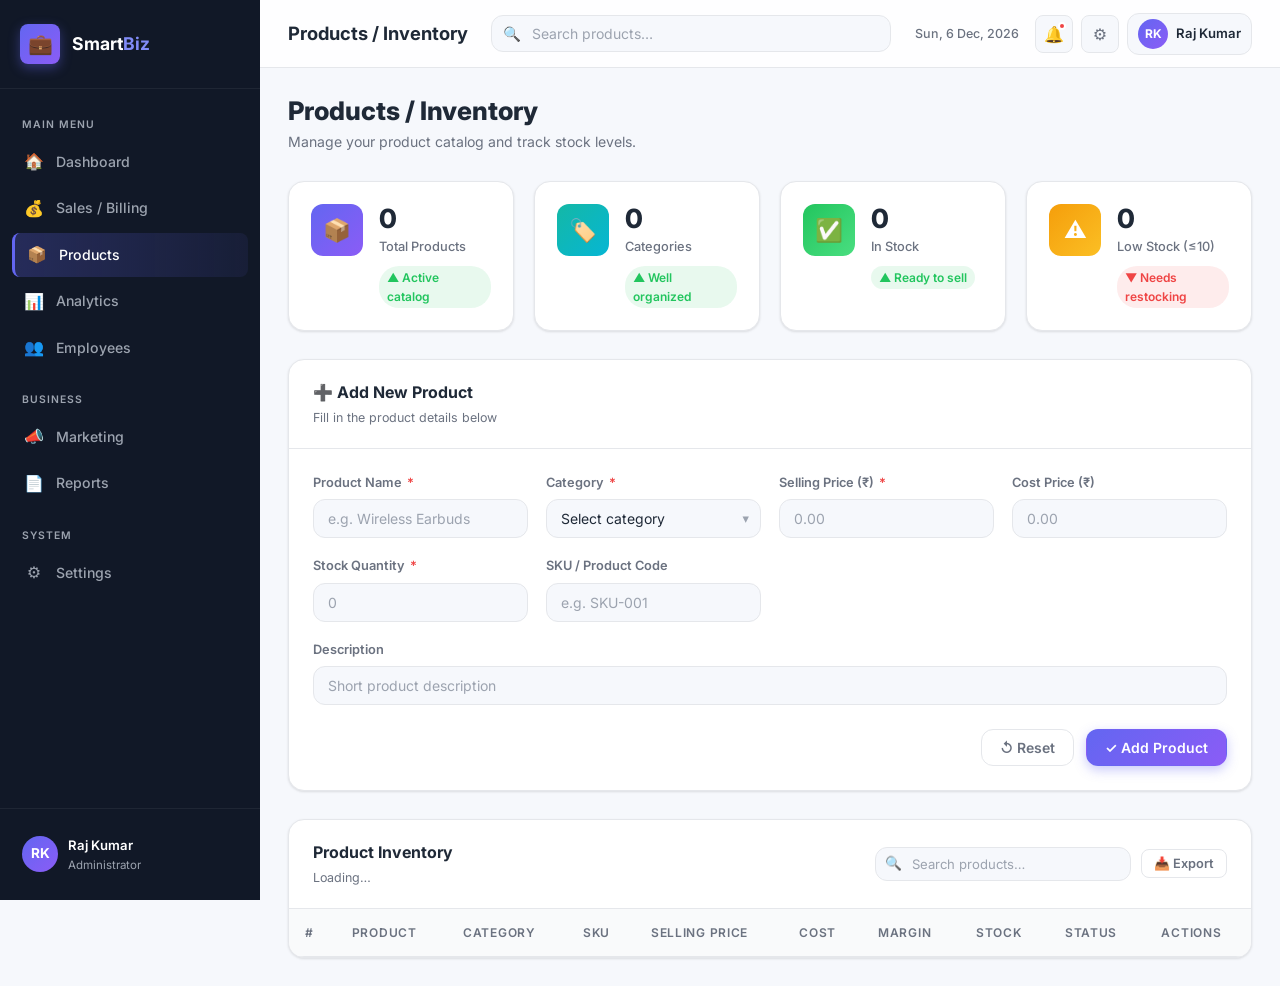
==== products.html @ 87491cc6 "first commit" ====
<!DOCTYPE html>
<html lang="en">
<head>
  <meta charset="UTF-8" />
  <meta name="viewport" content="width=device-width, initial-scale=1.0" />
  <title>SmartBiz – Products</title>
  <link rel="preconnect" href="https://fonts.googleapis.com" />
  <link href="https://fonts.googleapis.com/css2?family=Inter:wght@300;400;500;600;700;800&display=swap" rel="stylesheet" />
  <link rel="stylesheet" href="css/style.css" />
</head>
<body>

<div class="sidebar-overlay" id="sidebarOverlay"></div>

<aside class="sidebar" id="sidebar">
  <div class="sidebar-brand">
    <div class="brand-icon">💼</div>
    <div class="brand-name">Smart<span>Biz</span></div>
  </div>
  <nav class="sidebar-nav">
    <div class="nav-label">Main Menu</div>
    <a href="index.html"     class="nav-item" data-page="index.html"><span class="nav-icon">🏠</span><span class="nav-text">Dashboard</span></a>
    <a href="sales.html"     class="nav-item" data-page="sales.html"><span class="nav-icon">💰</span><span class="nav-text">Sales / Billing</span></a>
    <a href="products.html"  class="nav-item" data-page="products.html"><span class="nav-icon">📦</span><span class="nav-text">Products</span></a>
    <a href="analytics.html" class="nav-item" data-page="analytics.html"><span class="nav-icon">📊</span><span class="nav-text">Analytics</span></a>
    <a href="employees.html" class="nav-item" data-page="employees.html"><span class="nav-icon">👥</span><span class="nav-text">Employees</span></a>
    <div class="nav-label" style="margin-top:10px">Business</div>
    <a href="#" class="nav-item"><span class="nav-icon">📣</span><span class="nav-text">Marketing</span></a>
    <a href="#" class="nav-item"><span class="nav-icon">📄</span><span class="nav-text">Reports</span></a>
    <div class="nav-label" style="margin-top:10px">System</div>
    <a href="#" class="nav-item"><span class="nav-icon">⚙️</span><span class="nav-text">Settings</span></a>
  </nav>
  <div class="sidebar-footer">
    <div class="sidebar-user">
      <div class="user-avatar">RK</div>
      <div class="user-info"><div class="user-name">Raj Kumar</div><div class="user-role">Administrator</div></div>
    </div>
  </div>
</aside>

<div class="main-wrapper">
  <header class="header">
    <button class="header-menu-btn" id="menuBtn">☰</button>
    <div class="header-title">Products / Inventory</div>
    <div class="header-search">
      <span class="search-icon">🔍</span>
      <input type="text" placeholder="Search products…" />
    </div>
    <div class="header-actions">
      <span class="header-date" id="headerDate"></span>
      <button class="header-icon-btn">🔔<span class="notif-dot"></span></button>
      <button class="header-icon-btn">⚙️</button>
      <div class="header-profile">
        <div class="profile-avatar">RK</div>
        <span class="profile-name">Raj Kumar</span>
      </div>
    </div>
  </header>

  <main class="page-content">

    <div class="page-header">
      <div class="page-header-left">
        <h1>Products / Inventory</h1>
        <p>Manage your product catalog and track stock levels.</p>
      </div>
    </div>

    <!-- Stats -->
    <div class="stats-grid section-gap">
      <div class="stat-card">
        <div class="stat-icon gradient-primary">📦</div>
        <div class="stat-body">
          <div class="stat-value" id="totalProdStat">0</div>
          <div class="stat-label">Total Products</div>
          <div class="stat-growth up">▲ Active catalog</div>
        </div>
      </div>
      <div class="stat-card">
        <div class="stat-icon gradient-secondary">🏷️</div>
        <div class="stat-body">
          <div class="stat-value" id="totalCatStat">0</div>
          <div class="stat-label">Categories</div>
          <div class="stat-growth up">▲ Well organized</div>
        </div>
      </div>
      <div class="stat-card">
        <div class="stat-icon gradient-success">✅</div>
        <div class="stat-body">
          <div class="stat-value" id="inStockStat">0</div>
          <div class="stat-label">In Stock</div>
          <div class="stat-growth up">▲ Ready to sell</div>
        </div>
      </div>
      <div class="stat-card">
        <div class="stat-icon gradient-warning">⚠️</div>
        <div class="stat-body">
          <div class="stat-value" id="lowStockStat">0</div>
          <div class="stat-label">Low Stock (≤10)</div>
          <div class="stat-growth down">▼ Needs restocking</div>
        </div>
      </div>
    </div>

    <!-- Add Product Form -->
    <div class="card section-gap">
      <div class="card-header">
        <div>
          <div class="card-title">➕ Add New Product</div>
          <div class="card-subtitle">Fill in the product details below</div>
        </div>
      </div>
      <div class="card-body">
        <div class="form-grid">
          <div class="form-group">
            <label class="form-label">Product Name <span>*</span></label>
            <input type="text" class="form-control" id="prodName" placeholder="e.g. Wireless Earbuds" />
          </div>
          <div class="form-group">
            <label class="form-label">Category <span>*</span></label>
            <div class="select-wrapper">
              <select class="form-control" id="prodCat">
                <option value="">Select category</option>
                <option>Electronics</option>
                <option>Accessories</option>
                <option>Office</option>
                <option>Footwear</option>
                <option>Clothing</option>
                <option>Food & Beverage</option>
                <option>Other</option>
              </select>
            </div>
          </div>
          <div class="form-group">
            <label class="form-label">Selling Price (₹) <span>*</span></label>
            <input type="number" class="form-control" id="prodPrice" placeholder="0.00" min="0" />
          </div>
          <div class="form-group">
            <label class="form-label">Cost Price (₹)</label>
            <input type="number" class="form-control" id="prodCost" placeholder="0.00" min="0" />
          </div>
          <div class="form-group">
            <label class="form-label">Stock Quantity <span>*</span></label>
            <input type="number" class="form-control" id="prodStock" placeholder="0" min="0" />
          </div>
          <div class="form-group">
            <label class="form-label">SKU / Product Code</label>
            <input type="text" class="form-control" id="prodSKU" placeholder="e.g. SKU-001" />
          </div>
          <div class="form-group span-full">
            <label class="form-label">Description</label>
            <input type="text" class="form-control" id="prodDesc" placeholder="Short product description" />
          </div>
        </div>
        <div class="form-actions" style="margin-top:16px">
          <button class="btn btn-outline" onclick="resetProdForm()">↺ Reset</button>
          <button class="btn btn-primary" onclick="addProduct()">✓ Add Product</button>
        </div>
      </div>
    </div>

    <!-- Products Table -->
    <div class="card">
      <div class="card-header">
        <div>
          <div class="card-title">Product Inventory</div>
          <div class="card-subtitle" id="prodCount">Loading…</div>
        </div>
        <div style="display:flex;gap:10px;align-items:center;flex-wrap:wrap">
          <div class="table-search">
            <span class="table-search-icon">🔍</span>
            <input type="text" id="prodSearch" placeholder="Search products…" />
          </div>
          <button class="btn btn-outline btn-sm" onclick="exportTableCSV('productsTable','SmartBiz-Products.csv')">📥 Export</button>
        </div>
      </div>
      <div class="card-body no-pad">
        <div class="table-wrapper">
          <table class="data-table" id="productsTable">
            <thead>
              <tr>
                <th>#</th>
                <th>Product</th>
                <th>Category</th>
                <th>SKU</th>
                <th>Selling Price</th>
                <th>Cost</th>
                <th>Margin</th>
                <th>Stock</th>
                <th>Status</th>
                <th>Actions</th>
              </tr>
            </thead>
            <tbody id="productsTableBody"></tbody>
          </table>
        </div>
      </div>
    </div>

  </main>
</div>

<!-- Edit Product Modal -->
<div class="modal-overlay" id="editProdModal">
  <div class="modal">
    <div class="modal-header">
      <h3 class="modal-title">✏️ Edit Product</h3>
      <button class="modal-close">✕</button>
    </div>
    <div class="modal-body">
      <div class="form-grid">
        <input type="hidden" id="editProdIdx" />
        <div class="form-group">
          <label class="form-label">Product Name</label>
          <input type="text" class="form-control" id="editProdName" />
        </div>
        <div class="form-group">
          <label class="form-label">Category</label>
          <div class="select-wrapper">
            <select class="form-control" id="editProdCat">
              <option>Electronics</option><option>Accessories</option>
              <option>Office</option><option>Footwear</option>
              <option>Clothing</option><option>Food & Beverage</option><option>Other</option>
            </select>
          </div>
        </div>
        <div class="form-group">
          <label class="form-label">Selling Price (₹)</label>
          <input type="number" class="form-control" id="editProdPrice" />
        </div>
        <div class="form-group">
          <label class="form-label">Cost Price (₹)</label>
          <input type="number" class="form-control" id="editProdCost" />
        </div>
        <div class="form-group">
          <label class="form-label">Stock Quantity</label>
          <input type="number" class="form-control" id="editProdStock" />
        </div>
        <div class="form-group">
          <label class="form-label">SKU</label>
          <input type="text" class="form-control" id="editProdSKU" />
        </div>
      </div>
    </div>
    <div class="modal-footer">
      <button class="btn btn-outline" onclick="closeModal('editProdModal')">Cancel</button>
      <button class="btn btn-primary" onclick="saveEditProduct()">Save Changes</button>
    </div>
  </div>
</div>

<script src="js/app.js"></script>
<script>
  let products = [
    { name:'Wireless Earbuds Pro', cat:'Electronics', price:4999, cost:2200, stock:84, sku:'SKU-001', desc:'' },
    { name:'Smart Watch Series 5',  cat:'Electronics', price:8499, cost:4500, stock:45, sku:'SKU-002', desc:'' },
    { name:'Premium Backpack',       cat:'Accessories', price:2199, cost:1100, stock:120, sku:'SKU-003', desc:'' },
    { name:'Desk Organizer Set',     cat:'Office',      price:899,  cost:350,  stock:8,   sku:'SKU-004', desc:'' },
    { name:'Running Sneakers X',     cat:'Footwear',    price:3499, cost:1800, stock:36, sku:'SKU-005', desc:'' },
    { name:'Bluetooth Speaker',      cat:'Electronics', price:1999, cost:950,  stock:5,  sku:'SKU-006', desc:'' },
    { name:'Yoga Mat Premium',       cat:'Other',       price:749,  cost:300,  stock:60, sku:'SKU-007', desc:'' },
    { name:'Casual Cotton Tee',      cat:'Clothing',    price:499,  cost:180,  stock:200, sku:'SKU-008', desc:'' },
  ];
  let prodCounter = 9;

  function stockStatus(stock) {
    if (stock === 0) return '<span class="badge badge-danger">Out of Stock</span>';
    if (stock <= 10) return '<span class="badge badge-warning">Low Stock</span>';
    return '<span class="badge badge-success">In Stock</span>';
  }

  function renderProducts() {
    const tbody = document.getElementById('productsTableBody');
    tbody.innerHTML = products.map((p,i) => {
      const margin = p.price && p.cost ? Math.round(((p.price-p.cost)/p.price)*100) : 0;
      return `<tr>
        <td><span style="font-weight:600;color:var(--primary)">#${String(i+1).padStart(3,'0')}</span></td>
        <td><div><strong>${p.name}</strong>${p.desc?`<br><span style="font-size:.75rem;color:var(--text-muted)">${p.desc}</span>`:''}</div></td>
        <td><span class="badge badge-secondary">${p.cat}</span></td>
        <td><code style="font-size:.78rem;background:#f3f4f6;padding:2px 6px;border-radius:4px">${p.sku||'—'}</code></td>
        <td><strong>₹${p.price.toLocaleString('en-IN')}</strong></td>
        <td>₹${p.cost.toLocaleString('en-IN')}</td>
        <td>
          <span style="color:${margin>=40?'var(--success)':margin>=20?'var(--warning)':'var(--danger)';font-weight:600}">${margin}%</span>
        </td>
        <td>
          <div style="display:flex;align-items:center;gap:8px">
            <span style="font-weight:600">${p.stock}</span>
            <div class="progress-bar" style="width:60px">
              <div class="progress-fill" style="width:${Math.min(p.stock,100)}%;background:${p.stock<=10?'var(--danger)':p.stock<=30?'var(--warning)':'var(--success)'}"></div>
            </div>
          </div>
        </td>
        <td>${stockStatus(p.stock)}</td>
        <td>
          <div style="display:flex;gap:6px">
            <button class="btn btn-ghost btn-icon btn-sm" title="Edit" onclick="openEditProd(${i})">✏️</button>
            <button class="btn btn-ghost btn-icon btn-sm" title="Delete" onclick="deleteProd(${i})" style="color:var(--danger)">🗑️</button>
          </div>
        </td>
      </tr>`;
    }).join('') || `<tr><td colspan="10" style="text-align:center;padding:40px;color:var(--text-muted)">No products found.</td></tr>`;

    const cats   = [...new Set(products.map(p=>p.cat))].length;
    const inStock= products.filter(p=>p.stock>10).length;
    const lowSt  = products.filter(p=>p.stock<=10).length;
    document.getElementById('totalProdStat').textContent = products.length;
    document.getElementById('totalCatStat').textContent  = cats;
    document.getElementById('inStockStat').textContent   = inStock;
    document.getElementById('lowStockStat').textContent  = lowSt;
    document.getElementById('prodCount').textContent     = `${products.length} products`;
  }

  function addProduct() {
    const name  = document.getElementById('prodName').value.trim();
    const cat   = document.getElementById('prodCat').value;
    const price = parseFloat(document.getElementById('prodPrice').value)||0;
    const cost  = parseFloat(document.getElementById('prodCost').value)||0;
    const stock = parseInt(document.getElementById('prodStock').value)||0;
    const sku   = document.getElementById('prodSKU').value.trim() || `SKU-${String(prodCounter).padStart(3,'0')}`;
    const desc  = document.getElementById('prodDesc').value.trim();

    if (!name || !cat || !price) { showToast('Please fill required fields.','danger'); return; }
    products.unshift({ name, cat, price, cost, stock, sku, desc });
    prodCounter++;
    renderProducts();
    resetProdForm();
    showToast('Product added!','success');
  }

  function resetProdForm() {
    ['prodName','prodPrice','prodCost','prodStock','prodSKU','prodDesc'].forEach(id=>document.getElementById(id).value='');
    document.getElementById('prodCat').value='';
  }

  async function deleteProd(i) {
    const ok = await confirmDelete(`Delete <strong>${products[i].name}</strong>?`);
    if (ok) { products.splice(i,1); renderProducts(); showToast('Product deleted.','danger'); }
  }

  function openEditProd(i) {
    const p = products[i];
    document.getElementById('editProdIdx').value   = i;
    document.getElementById('editProdName').value  = p.name;
    document.getElementById('editProdCat').value   = p.cat;
    document.getElementById('editProdPrice').value = p.price;
    document.getElementById('editProdCost').value  = p.cost;
    document.getElementById('editProdStock').value = p.stock;
    document.getElementById('editProdSKU').value   = p.sku;
    openModal('editProdModal');
  }

  function saveEditProduct() {
    const i = parseInt(document.getElementById('editProdIdx').value);
    products[i] = {
      ...products[i],
      name:  document.getElementById('editProdName').value,
      cat:   document.getElementById('editProdCat').value,
      price: parseFloat(document.getElementById('editProdPrice').value)||0,
      cost:  parseFloat(document.getElementById('editProdCost').value)||0,
      stock: parseInt(document.getElementById('editProdStock').value)||0,
      sku:   document.getElementById('editProdSKU').value,
    };
    renderProducts();
    closeModal('editProdModal');
    showToast('Product updated!','success');
  }

  initTableSearch('prodSearch','productsTable');
  renderProducts();
</script>
</body>
</html>
---- css/style.css ----
/* =============================================
   SmartBiz – Business Control Panel
   Main Stylesheet
   ============================================= */

@import url('https://fonts.googleapis.com/css2?family=Inter:wght@300;400;500;600;700;800&display=swap');

/* ─── CSS Variables ─────────────────────────── */
:root {
  --primary:        #6366F1;
  --primary-dark:   #4F46E5;
  --primary-light:  #EEF2FF;
  --secondary:      #14B8A6;
  --success:        #22C55E;
  --warning:        #F59E0B;
  --danger:         #EF4444;

  --bg-main:        #F6F8FC;
  --bg-card:        #FFFFFF;
  --bg-sidebar:     #111827;
  --bg-sidebar-hover: #1F2937;

  --text-primary:   #1F2937;
  --text-secondary: #6B7280;
  --text-muted:     #9CA3AF;

  --border:         #E5E7EB;

  --grad-primary:   linear-gradient(135deg, #6366F1, #8B5CF6);
  --grad-analytics: linear-gradient(135deg, #14B8A6, #06B6D4);
  --grad-revenue:   linear-gradient(135deg, #22C55E, #4ADE80);
  --grad-warning:   linear-gradient(135deg, #F59E0B, #FBBF24);
  --grad-danger:    linear-gradient(135deg, #EF4444, #F87171);

  --radius-sm:  8px;
  --radius:     12px;
  --radius-lg:  16px;
  --radius-xl:  20px;

  --shadow-sm:  0 1px 3px rgba(0,0,0,.08), 0 1px 2px rgba(0,0,0,.04);
  --shadow:     0 4px 16px rgba(0,0,0,.08);
  --shadow-md:  0 8px 24px rgba(0,0,0,.10);
  --shadow-lg:  0 16px 40px rgba(0,0,0,.12);

  --sidebar-w:  260px;
  --sidebar-collapsed: 72px;
  --header-h:   68px;

  --transition: .22s cubic-bezier(.4,0,.2,1);
}

/* ─── Reset ─────────────────────────────────── */
*, *::before, *::after { box-sizing: border-box; margin: 0; padding: 0; }
html { font-size: 16px; scroll-behavior: smooth; }
body {
  font-family: 'Inter', system-ui, sans-serif;
  background: var(--bg-main);
  color: var(--text-primary);
  line-height: 1.6;
  -webkit-font-smoothing: antialiased;
}
a { text-decoration: none; color: inherit; }
ul, ol { list-style: none; }
img { max-width: 100%; display: block; }
button { cursor: pointer; border: none; background: none; font-family: inherit; }
input, select, textarea {
  font-family: inherit;
  font-size: inherit;
  outline: none;
  border: none;
}

/* ─── Layout Shell ───────────────────────────── */
.app-shell {
  display: flex;
  min-height: 100vh;
}

/* ─── Sidebar ────────────────────────────────── */
.sidebar {
  width: var(--sidebar-w);
  min-height: 100vh;
  background: var(--bg-sidebar);
  display: flex;
  flex-direction: column;
  position: fixed;
  left: 0; top: 0;
  z-index: 200;
  transition: width var(--transition), transform var(--transition);
  overflow: hidden;
}

.sidebar-brand {
  display: flex;
  align-items: center;
  gap: 12px;
  padding: 24px 20px;
  border-bottom: 1px solid rgba(255,255,255,.06);
}
.brand-icon {
  width: 40px; height: 40px;
  border-radius: var(--radius-sm);
  background: var(--grad-primary);
  display: flex; align-items: center; justify-content: center;
  flex-shrink: 0;
  font-size: 20px;
  box-shadow: 0 4px 12px rgba(99,102,241,.4);
}
.brand-name {
  font-size: 1.1rem;
  font-weight: 700;
  color: #fff;
  white-space: nowrap;
}
.brand-name span { color: #818CF8; }

.sidebar-nav {
  flex: 1;
  padding: 16px 12px;
  overflow-y: auto;
  overflow-x: hidden;
}
.sidebar-nav::-webkit-scrollbar { width: 4px; }
.sidebar-nav::-webkit-scrollbar-track { background: transparent; }
.sidebar-nav::-webkit-scrollbar-thumb { background: rgba(255,255,255,.1); border-radius: 4px; }

.nav-label {
  font-size: .65rem;
  font-weight: 600;
  letter-spacing: .1em;
  text-transform: uppercase;
  color: var(--text-muted);
  padding: 12px 10px 6px;
}

.nav-item {
  display: flex;
  align-items: center;
  gap: 12px;
  padding: 11px 12px;
  border-radius: var(--radius-sm);
  color: #9CA3AF;
  font-size: .88rem;
  font-weight: 500;
  transition: all var(--transition);
  cursor: pointer;
  white-space: nowrap;
  position: relative;
  margin-bottom: 2px;
}
.nav-item .nav-icon {
  width: 20px; height: 20px;
  flex-shrink: 0;
  display: flex; align-items: center; justify-content: center;
  font-size: 1rem;
}
.nav-item .nav-text { white-space: nowrap; }
.nav-item .nav-badge {
  margin-left: auto;
  background: var(--danger);
  color: #fff;
  font-size: .65rem;
  font-weight: 700;
  padding: 1px 6px;
  border-radius: 20px;
}
.nav-item:hover {
  background: var(--bg-sidebar-hover);
  color: #fff;
}
.nav-item.active {
  background: linear-gradient(90deg, rgba(99,102,241,.25), rgba(99,102,241,.08));
  color: #fff;
  border-left: 3px solid var(--primary);
}
.nav-item.active .nav-icon { color: #818CF8; }

.sidebar-footer {
  padding: 16px 12px;
  border-top: 1px solid rgba(255,255,255,.06);
}
.sidebar-user {
  display: flex;
  align-items: center;
  gap: 10px;
  padding: 10px;
  border-radius: var(--radius-sm);
  transition: background var(--transition);
  cursor: pointer;
}
.sidebar-user:hover { background: var(--bg-sidebar-hover); }
.user-avatar {
  width: 36px; height: 36px;
  border-radius: 50%;
  background: var(--grad-primary);
  display: flex; align-items: center; justify-content: center;
  font-size: .85rem;
  font-weight: 700;
  color: #fff;
  flex-shrink: 0;
}
.user-info { overflow: hidden; }
.user-name {
  font-size: .82rem;
  font-weight: 600;
  color: #fff;
  white-space: nowrap;
  overflow: hidden;
  text-overflow: ellipsis;
}
.user-role {
  font-size: .72rem;
  color: var(--text-muted);
}

/* ─── Main Wrapper ───────────────────────────── */
.main-wrapper {
  margin-left: var(--sidebar-w);
  flex: 1;
  display: flex;
  flex-direction: column;
  min-height: 100vh;
  transition: margin-left var(--transition);
}

/* ─── Header ─────────────────────────────────── */
.header {
  height: var(--header-h);
  background: rgba(255,255,255,.85);
  backdrop-filter: blur(20px);
  -webkit-backdrop-filter: blur(20px);
  border-bottom: 1px solid var(--border);
  display: flex;
  align-items: center;
  padding: 0 28px;
  gap: 16px;
  position: sticky;
  top: 0;
  z-index: 100;
}

.header-menu-btn {
  display: none;
  width: 38px; height: 38px;
  border-radius: var(--radius-sm);
  background: var(--bg-main);
  align-items: center; justify-content: center;
  font-size: 1.2rem;
  color: var(--text-secondary);
  transition: all var(--transition);
}
.header-menu-btn:hover { background: var(--border); color: var(--text-primary); }

.header-title {
  font-size: 1.15rem;
  font-weight: 700;
  color: var(--text-primary);
  white-space: nowrap;
}

.header-search {
  flex: 1;
  max-width: 400px;
  margin-left: auto;
  position: relative;
}
.header-search input {
  width: 100%;
  padding: 9px 16px 9px 40px;
  background: var(--bg-main);
  border: 1.5px solid var(--border);
  border-radius: var(--radius);
  font-size: .875rem;
  color: var(--text-primary);
  transition: border-color var(--transition), box-shadow var(--transition);
}
.header-search input::placeholder { color: var(--text-muted); }
.header-search input:focus {
  border-color: var(--primary);
  box-shadow: 0 0 0 3px rgba(99,102,241,.12);
}
.search-icon {
  position: absolute;
  left: 12px; top: 50%; transform: translateY(-50%);
  color: var(--text-muted);
  font-size: .9rem;
  pointer-events: none;
}

.header-actions {
  display: flex;
  align-items: center;
  gap: 8px;
}

.header-date {
  font-size: .78rem;
  color: var(--text-secondary);
  font-weight: 500;
  white-space: nowrap;
  padding: 0 8px;
}

.header-icon-btn {
  position: relative;
  width: 38px; height: 38px;
  border-radius: var(--radius-sm);
  background: var(--bg-main);
  display: flex; align-items: center; justify-content: center;
  color: var(--text-secondary);
  font-size: 1rem;
  transition: all var(--transition);
  border: 1.5px solid var(--border);
}
.header-icon-btn:hover {
  background: var(--primary-light);
  color: var(--primary);
  border-color: var(--primary);
}
.notif-dot {
  position: absolute;
  top: 6px; right: 6px;
  width: 8px; height: 8px;
  background: var(--danger);
  border-radius: 50%;
  border: 2px solid #fff;
}

.header-profile {
  display: flex;
  align-items: center;
  gap: 8px;
  padding: 5px 10px;
  border-radius: var(--radius);
  cursor: pointer;
  transition: background var(--transition);
  border: 1.5px solid var(--border);
  background: var(--bg-main);
}
.header-profile:hover { background: var(--primary-light); border-color: var(--primary); }
.profile-avatar {
  width: 30px; height: 30px;
  border-radius: 50%;
  background: var(--grad-primary);
  display: flex; align-items: center; justify-content: center;
  font-size: .75rem;
  font-weight: 700;
  color: #fff;
}
.profile-name {
  font-size: .82rem;
  font-weight: 600;
  color: var(--text-primary);
}

/* ─── Page Content ───────────────────────────── */
.page-content {
  flex: 1;
  padding: 28px;
  overflow-x: hidden;
}

.page-header {
  display: flex;
  align-items: flex-start;
  justify-content: space-between;
  gap: 16px;
  margin-bottom: 28px;
  flex-wrap: wrap;
}
.page-header-left h1 {
  font-size: 1.6rem;
  font-weight: 800;
  color: var(--text-primary);
  line-height: 1.2;
}
.page-header-left p {
  font-size: .88rem;
  color: var(--text-secondary);
  margin-top: 4px;
}
.page-header-actions {
  display: flex;
  gap: 10px;
  align-items: center;
  flex-wrap: wrap;
}

/* ─── Stats Grid ─────────────────────────────── */
.stats-grid {
  display: grid;
  grid-template-columns: repeat(auto-fill, minmax(220px, 1fr));
  gap: 20px;
  margin-bottom: 28px;
}

.stat-card {
  background: var(--bg-card);
  border-radius: var(--radius-lg);
  padding: 22px;
  box-shadow: var(--shadow-sm);
  border: 1px solid var(--border);
  display: flex;
  align-items: flex-start;
  gap: 16px;
  transition: transform var(--transition), box-shadow var(--transition);
  cursor: default;
}
.stat-card:hover {
  transform: translateY(-4px);
  box-shadow: var(--shadow-md);
}

.stat-icon {
  width: 52px; height: 52px;
  border-radius: var(--radius);
  display: flex; align-items: center; justify-content: center;
  font-size: 1.4rem;
  flex-shrink: 0;
}
.stat-icon.primary  { background: rgba(99,102,241,.12);  color: var(--primary); }
.stat-icon.secondary{ background: rgba(20,184,166,.12);  color: var(--secondary); }
.stat-icon.success  { background: rgba(34,197,94,.12);   color: var(--success); }
.stat-icon.warning  { background: rgba(245,158,11,.12);  color: var(--warning); }
.stat-icon.danger   { background: rgba(239,68,68,.12);   color: var(--danger); }
.stat-icon.gradient-primary   { background: var(--grad-primary); color: #fff; }
.stat-icon.gradient-secondary { background: var(--grad-analytics); color: #fff; }
.stat-icon.gradient-success   { background: var(--grad-revenue); color: #fff; }
.stat-icon.gradient-warning   { background: var(--grad-warning); color: #fff; }

.stat-body { flex: 1; min-width: 0; }
.stat-value {
  font-size: 1.65rem;
  font-weight: 800;
  color: var(--text-primary);
  line-height: 1.1;
}
.stat-label {
  font-size: .8rem;
  color: var(--text-secondary);
  margin-top: 4px;
  font-weight: 500;
}
.stat-growth {
  display: inline-flex;
  align-items: center;
  gap: 3px;
  font-size: .75rem;
  font-weight: 600;
  margin-top: 8px;
  padding: 2px 8px;
  border-radius: 20px;
}
.stat-growth.up   { color: var(--success); background: rgba(34,197,94,.1); }
.stat-growth.down { color: var(--danger);  background: rgba(239,68,68,.1); }

/* ─── Cards ──────────────────────────────────── */
.card {
  background: var(--bg-card);
  border-radius: var(--radius-lg);
  box-shadow: var(--shadow-sm);
  border: 1px solid var(--border);
  overflow: hidden;
}
.card-header {
  display: flex;
  align-items: center;
  justify-content: space-between;
  padding: 20px 24px;
  border-bottom: 1px solid var(--border);
  gap: 12px;
  flex-wrap: wrap;
}
.card-title {
  font-size: 1rem;
  font-weight: 700;
  color: var(--text-primary);
}
.card-subtitle {
  font-size: .78rem;
  color: var(--text-secondary);
  margin-top: 2px;
}
.card-body { padding: 24px; }
.card-body.no-pad { padding: 0; }

/* ─── Charts Grid ────────────────────────────── */
.charts-grid {
  display: grid;
  grid-template-columns: 2fr 1fr;
  gap: 20px;
  margin-bottom: 28px;
}
.chart-container {
  position: relative;
  width: 100%;
}
.chart-container canvas { width: 100% !important; }

/* ─── Table ──────────────────────────────────── */
.table-wrapper {
  overflow-x: auto;
  -webkit-overflow-scrolling: touch;
}
.data-table {
  width: 100%;
  border-collapse: collapse;
  font-size: .875rem;
}
.data-table thead th {
  padding: 14px 16px;
  background: #F9FAFB;
  font-size: .75rem;
  font-weight: 600;
  text-transform: uppercase;
  letter-spacing: .06em;
  color: var(--text-secondary);
  text-align: left;
  border-bottom: 1px solid var(--border);
  white-space: nowrap;
}
.data-table tbody td {
  padding: 14px 16px;
  border-bottom: 1px solid #F3F4F6;
  color: var(--text-primary);
  vertical-align: middle;
  white-space: nowrap;
}
.data-table tbody tr {
  transition: background var(--transition);
}
.data-table tbody tr:hover { background: #F9FAFB; }
.data-table tbody tr:last-child td { border-bottom: none; }

/* ─── Badges ─────────────────────────────────── */
.badge {
  display: inline-flex;
  align-items: center;
  padding: 3px 10px;
  border-radius: 20px;
  font-size: .72rem;
  font-weight: 600;
}
.badge-success { background: rgba(34,197,94,.12);  color: #16A34A; }
.badge-warning { background: rgba(245,158,11,.12); color: #D97706; }
.badge-danger  { background: rgba(239,68,68,.12);  color: #DC2626; }
.badge-primary { background: rgba(99,102,241,.12); color: var(--primary-dark); }
.badge-secondary{background: rgba(20,184,166,.12); color: #0D9488; }
.badge-gray    { background: rgba(107,114,128,.1); color: var(--text-secondary); }

/* ─── Buttons ────────────────────────────────── */
.btn {
  display: inline-flex;
  align-items: center;
  gap: 7px;
  padding: 9px 18px;
  border-radius: var(--radius);
  font-size: .875rem;
  font-weight: 600;
  transition: all var(--transition);
  cursor: pointer;
  border: 1.5px solid transparent;
  white-space: nowrap;
}
.btn-sm { padding: 6px 12px; font-size: .8rem; border-radius: var(--radius-sm); }
.btn-lg { padding: 12px 24px; font-size: 1rem; }

.btn-primary {
  background: var(--grad-primary);
  color: #fff;
  box-shadow: 0 4px 12px rgba(99,102,241,.35);
}
.btn-primary:hover {
  transform: translateY(-2px);
  box-shadow: 0 8px 20px rgba(99,102,241,.45);
}

.btn-secondary {
  background: rgba(20,184,166,.1);
  color: var(--secondary);
  border-color: rgba(20,184,166,.3);
}
.btn-secondary:hover {
  background: var(--secondary);
  color: #fff;
  transform: translateY(-2px);
}

.btn-success {
  background: var(--grad-revenue);
  color: #fff;
  box-shadow: 0 4px 12px rgba(34,197,94,.3);
}
.btn-success:hover {
  transform: translateY(-2px);
  box-shadow: 0 8px 20px rgba(34,197,94,.4);
}

.btn-danger {
  background: rgba(239,68,68,.1);
  color: var(--danger);
  border-color: rgba(239,68,68,.2);
}
.btn-danger:hover {
  background: var(--danger);
  color: #fff;
  transform: translateY(-2px);
}

.btn-outline {
  background: transparent;
  color: var(--text-secondary);
  border-color: var(--border);
}
.btn-outline:hover {
  border-color: var(--primary);
  color: var(--primary);
  background: var(--primary-light);
}

.btn-ghost {
  background: transparent;
  color: var(--text-secondary);
  border-color: transparent;
  padding: 6px 10px;
}
.btn-ghost:hover {
  background: var(--bg-main);
  color: var(--text-primary);
}

.btn-icon {
  width: 34px; height: 34px;
  padding: 0;
  border-radius: var(--radius-sm);
  display: inline-flex;
  align-items: center;
  justify-content: center;
  font-size: .9rem;
}

/* ─── Forms ──────────────────────────────────── */
.form-grid {
  display: grid;
  grid-template-columns: repeat(auto-fill, minmax(200px, 1fr));
  gap: 18px;
}
.form-group { display: flex; flex-direction: column; gap: 6px; }
.form-group.span-2 { grid-column: span 2; }
.form-group.span-full { grid-column: 1 / -1; }

.form-label {
  font-size: .8rem;
  font-weight: 600;
  color: var(--text-secondary);
}
.form-label span { color: var(--danger); margin-left: 2px; }

.form-control {
  padding: 10px 14px;
  background: var(--bg-main);
  border: 1.5px solid var(--border);
  border-radius: var(--radius);
  color: var(--text-primary);
  font-size: .875rem;
  transition: border-color var(--transition), box-shadow var(--transition);
  width: 100%;
}
.form-control:focus {
  border-color: var(--primary);
  box-shadow: 0 0 0 3px rgba(99,102,241,.12);
  background: #fff;
}
.form-control::placeholder { color: var(--text-muted); }

select.form-control { appearance: none; cursor: pointer; }
.select-wrapper {
  position: relative;
}
.select-wrapper::after {
  content: '▾';
  position: absolute;
  right: 12px; top: 50%; transform: translateY(-50%);
  color: var(--text-muted);
  pointer-events: none;
  font-size: .8rem;
}

.form-actions {
  display: flex;
  gap: 12px;
  justify-content: flex-end;
  padding-top: 8px;
}

/* ─── Table Toolbar ──────────────────────────── */
.table-toolbar {
  display: flex;
  align-items: center;
  justify-content: space-between;
  gap: 12px;
  flex-wrap: wrap;
}
.table-search {
  position: relative;
  flex: 1;
  max-width: 280px;
}
.table-search input {
  width: 100%;
  padding: 8px 14px 8px 36px;
  background: var(--bg-main);
  border: 1.5px solid var(--border);
  border-radius: var(--radius);
  font-size: .82rem;
  color: var(--text-primary);
  transition: border-color var(--transition), box-shadow var(--transition);
}
.table-search input:focus {
  border-color: var(--primary);
  box-shadow: 0 0 0 3px rgba(99,102,241,.12);
}
.table-search input::placeholder { color: var(--text-muted); }
.table-search-icon {
  position: absolute;
  left: 10px; top: 50%; transform: translateY(-50%);
  color: var(--text-muted);
  font-size: .85rem;
  pointer-events: none;
}

/* ─── Modal ──────────────────────────────────── */
.modal-overlay {
  position: fixed;
  inset: 0;
  background: rgba(0,0,0,.45);
  backdrop-filter: blur(4px);
  display: flex;
  align-items: center;
  justify-content: center;
  z-index: 500;
  opacity: 0;
  visibility: hidden;
  transition: opacity var(--transition), visibility var(--transition);
  padding: 20px;
}
.modal-overlay.open {
  opacity: 1;
  visibility: visible;
}
.modal {
  background: var(--bg-card);
  border-radius: var(--radius-xl);
  box-shadow: var(--shadow-lg);
  width: 100%;
  max-width: 560px;
  max-height: 90vh;
  overflow-y: auto;
  transform: scale(.94) translateY(12px);
  transition: transform var(--transition);
}
.modal-overlay.open .modal { transform: scale(1) translateY(0); }
.modal-header {
  display: flex;
  align-items: center;
  justify-content: space-between;
  padding: 22px 24px;
  border-bottom: 1px solid var(--border);
}
.modal-title {
  font-size: 1.1rem;
  font-weight: 700;
}
.modal-close {
  width: 32px; height: 32px;
  border-radius: 50%;
  background: var(--bg-main);
  display: flex; align-items: center; justify-content: center;
  color: var(--text-secondary);
  font-size: 1.1rem;
  transition: all var(--transition);
}
.modal-close:hover { background: rgba(239,68,68,.1); color: var(--danger); }
.modal-body { padding: 24px; }
.modal-footer {
  display: flex;
  gap: 10px;
  justify-content: flex-end;
  padding: 18px 24px;
  border-top: 1px solid var(--border);
}

/* ─── Toast ──────────────────────────────────── */
.toast-container {
  position: fixed;
  bottom: 24px; right: 24px;
  display: flex;
  flex-direction: column;
  gap: 10px;
  z-index: 999;
}
.toast {
  display: flex;
  align-items: center;
  gap: 12px;
  padding: 14px 18px;
  background: var(--text-primary);
  color: #fff;
  border-radius: var(--radius);
  box-shadow: var(--shadow-lg);
  font-size: .875rem;
  font-weight: 500;
  min-width: 280px;
  max-width: 380px;
  animation: slideInRight .3s ease;
}
.toast.success { background: #166534; border-left: 3px solid var(--success); }
.toast.warning { background: #92400E; border-left: 3px solid var(--warning); }
.toast.danger  { background: #991B1B; border-left: 3px solid var(--danger);  }
.toast-icon { font-size: 1.1rem; }

@keyframes slideInRight {
  from { transform: translateX(100%); opacity: 0; }
  to   { transform: translateX(0);    opacity: 1; }
}
@keyframes fadeOut {
  from { opacity: 1; transform: translateX(0); }
  to   { opacity: 0; transform: translateX(100%); }
}

/* ─── Miscellaneous ──────────────────────────── */
.section-gap { margin-bottom: 28px; }

.two-col-grid {
  display: grid;
  grid-template-columns: 1fr 1fr;
  gap: 20px;
}

.three-col-grid {
  display: grid;
  grid-template-columns: repeat(3, 1fr);
  gap: 20px;
}

.divider {
  height: 1px;
  background: var(--border);
  margin: 20px 0;
}

/* ─── Top-selling table mini ─────────────────── */
.mini-list { display: flex; flex-direction: column; gap: 0; }
.mini-list-item {
  display: flex;
  align-items: center;
  gap: 12px;
  padding: 12px 0;
  border-bottom: 1px solid #F3F4F6;
}
.mini-list-item:last-child { border-bottom: none; }
.mini-rank {
  width: 24px; height: 24px;
  border-radius: 6px;
  background: var(--primary-light);
  color: var(--primary);
  font-size: .72rem;
  font-weight: 700;
  display: flex; align-items: center; justify-content: center;
  flex-shrink: 0;
}
.mini-list-info { flex: 1; min-width: 0; }
.mini-list-name {
  font-size: .85rem;
  font-weight: 600;
  color: var(--text-primary);
  white-space: nowrap;
  overflow: hidden;
  text-overflow: ellipsis;
}
.mini-list-sub {
  font-size: .75rem;
  color: var(--text-secondary);
}
.mini-list-value {
  font-size: .85rem;
  font-weight: 700;
  color: var(--text-primary);
  white-space: nowrap;
}

/* ─── Progress bar ───────────────────────────── */
.progress-bar {
  height: 6px;
  background: var(--border);
  border-radius: 4px;
  overflow: hidden;
  margin-top: 6px;
}
.progress-fill {
  height: 100%;
  border-radius: 4px;
  background: var(--grad-primary);
  transition: width .6s cubic-bezier(.4,0,.2,1);
}

/* ─── Sidebar Overlay (mobile) ───────────────── */
.sidebar-overlay {
  display: none;
  position: fixed;
  inset: 0;
  background: rgba(0,0,0,.5);
  z-index: 190;
}
.sidebar-overlay.open { display: block; }

/* ─── Empty state ────────────────────────────── */
.empty-state {
  text-align: center;
  padding: 48px 24px;
  color: var(--text-secondary);
}
.empty-state-icon { font-size: 3rem; margin-bottom: 12px; opacity: .4; }
.empty-state h3 { font-size: 1rem; font-weight: 600; color: var(--text-primary); margin-bottom: 6px; }
.empty-state p { font-size: .85rem; }

/* ─── Skeleton loader ────────────────────────── */
@keyframes shimmer {
  0%   { background-position: -200% 0; }
  100% { background-position:  200% 0; }
}
.skeleton {
  background: linear-gradient(90deg, #f0f0f0 25%, #e0e0e0 50%, #f0f0f0 75%);
  background-size: 200% 100%;
  animation: shimmer 1.5s infinite;
  border-radius: var(--radius-sm);
}

/* ─── Responsive ─────────────────────────────── */
@media (max-width: 1200px) {
  .charts-grid { grid-template-columns: 1fr; }
  .three-col-grid { grid-template-columns: 1fr 1fr; }
}

@media (max-width: 900px) {
  .sidebar {
    transform: translateX(-100%);
    width: var(--sidebar-w);
  }
  .sidebar.open { transform: translateX(0); }
  .main-wrapper { margin-left: 0; }
  .header-menu-btn { display: flex; }
  .two-col-grid { grid-template-columns: 1fr; }
}

@media (max-width: 640px) {
  .page-content { padding: 18px 16px; }
  .stats-grid { grid-template-columns: 1fr 1fr; }
  .three-col-grid { grid-template-columns: 1fr; }
  .form-grid { grid-template-columns: 1fr; }
  .form-group.span-2 { grid-column: unset; }
  .header { padding: 0 16px; }
  .header-search { max-width: none; flex: 1; }
  .header-date { display: none; }
  .profile-name { display: none; }
  .charts-grid { grid-template-columns: 1fr; }
}

@media (max-width: 400px) {
  .stats-grid { grid-template-columns: 1fr; }
}
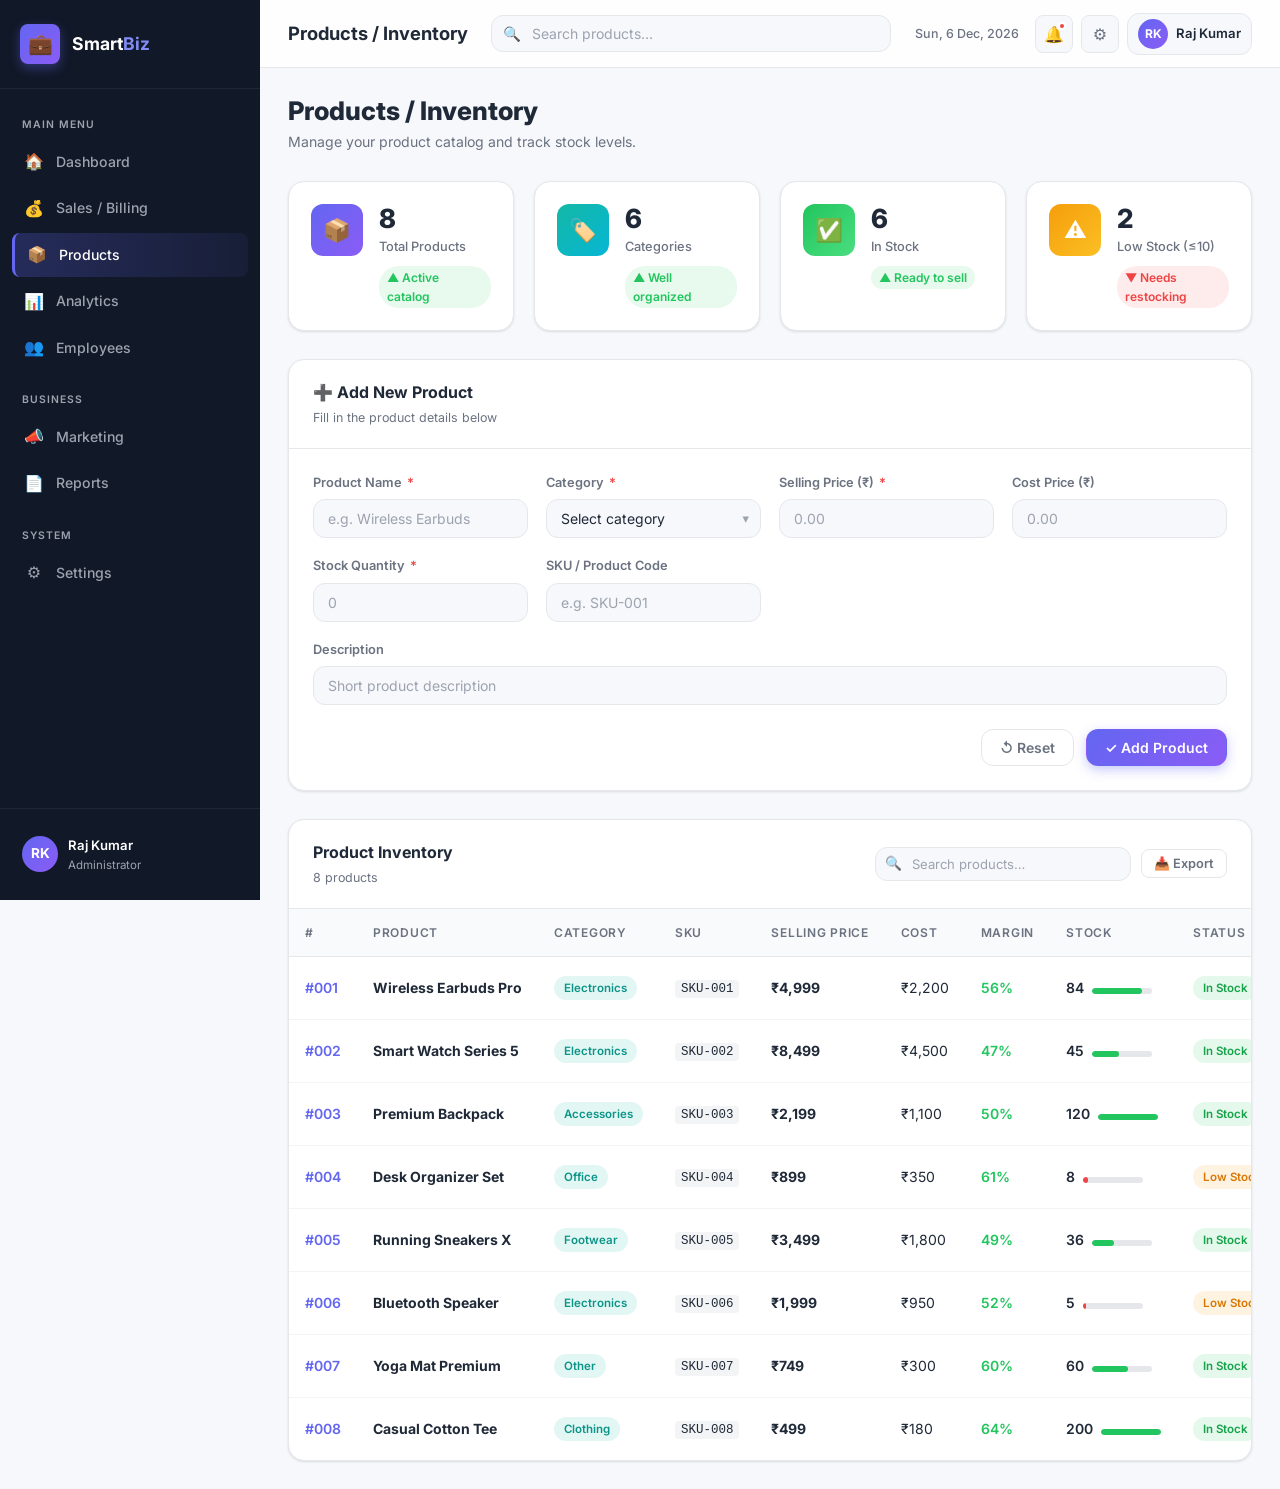
==== commit d645b189: "error solve" ====
--- a/products.html
+++ b/products.html
@@ -281,7 +281,7 @@
         <td><strong>₹${p.price.toLocaleString('en-IN')}</strong></td>
         <td>₹${p.cost.toLocaleString('en-IN')}</td>
         <td>
-          <span style="color:${margin>=40?'var(--success)':margin>=20?'var(--warning)':'var(--danger)';font-weight:600}">${margin}%</span>
+          <span style="color:${margin>=40?'var(--success)':margin>=20?'var(--warning)':'var(--danger)'};font-weight:600">${margin}%</span>
         </td>
         <td>
           <div style="display:flex;align-items:center;gap:8px">
